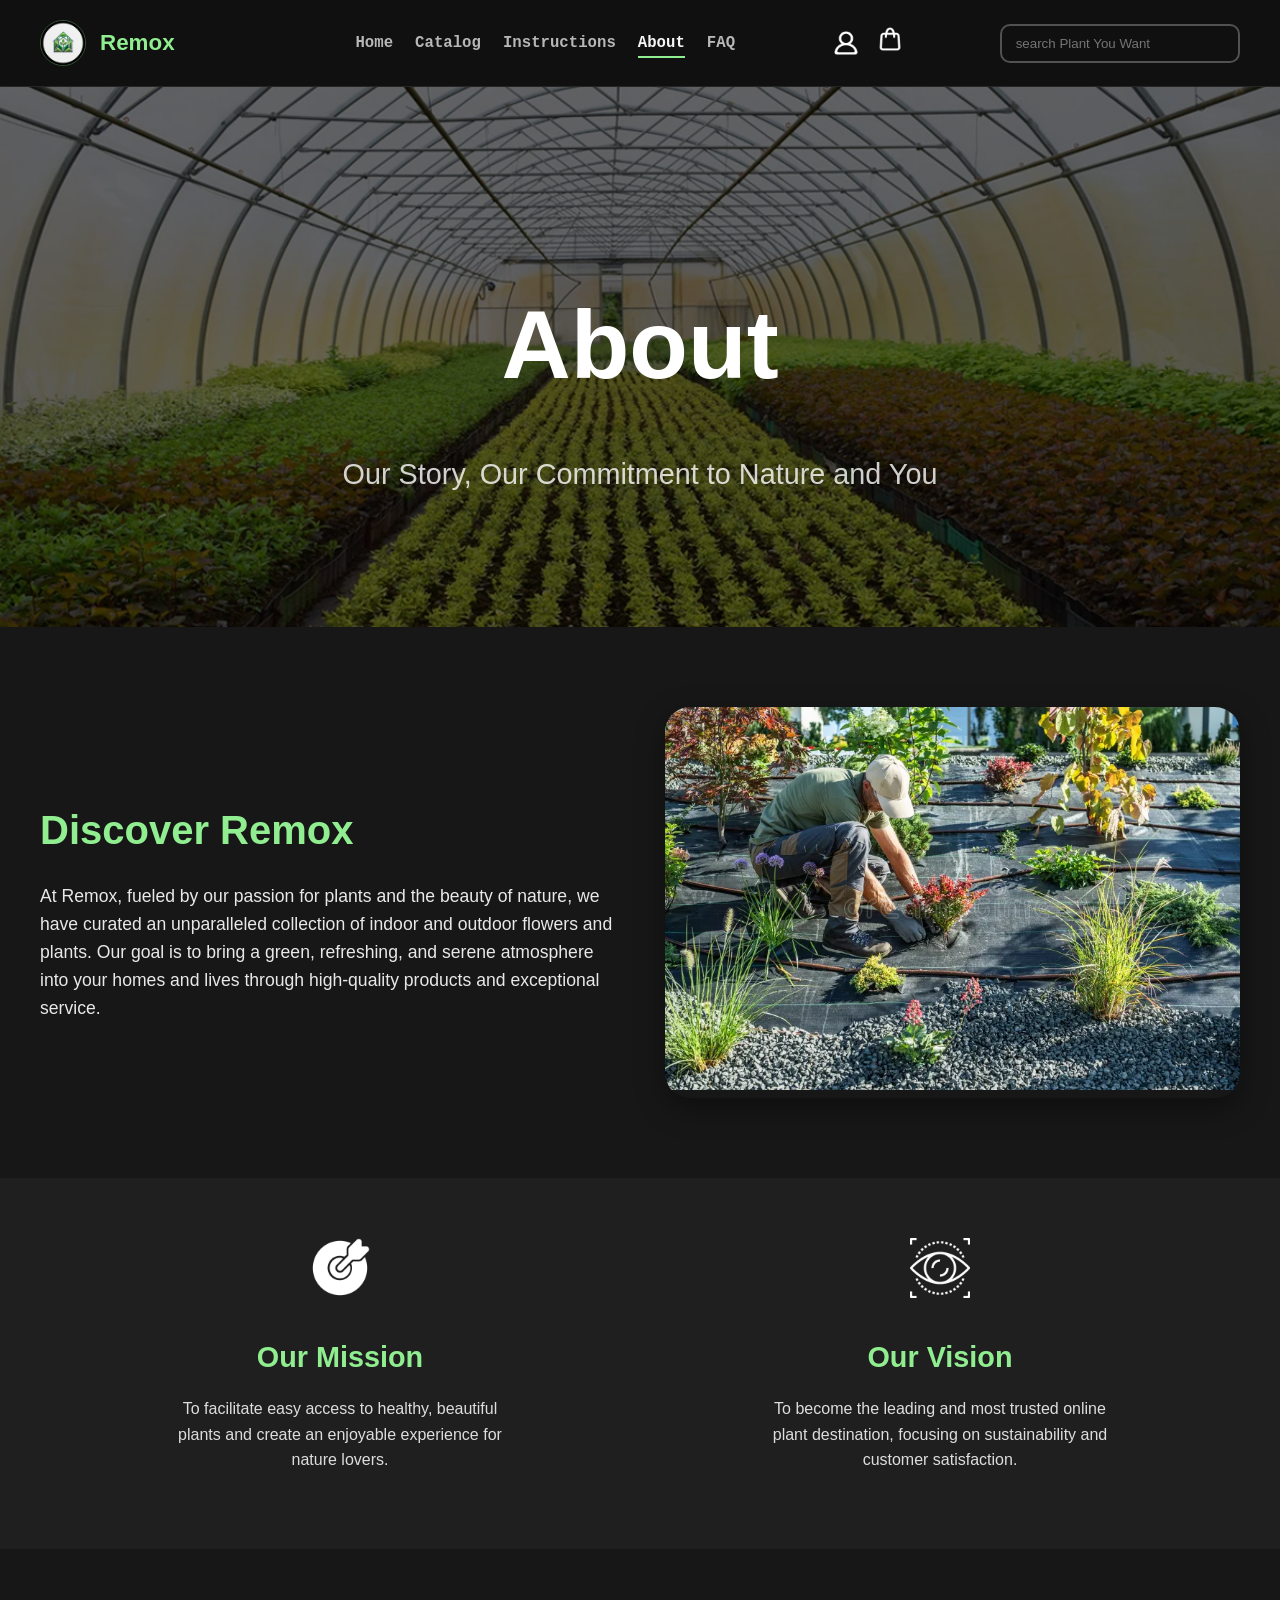
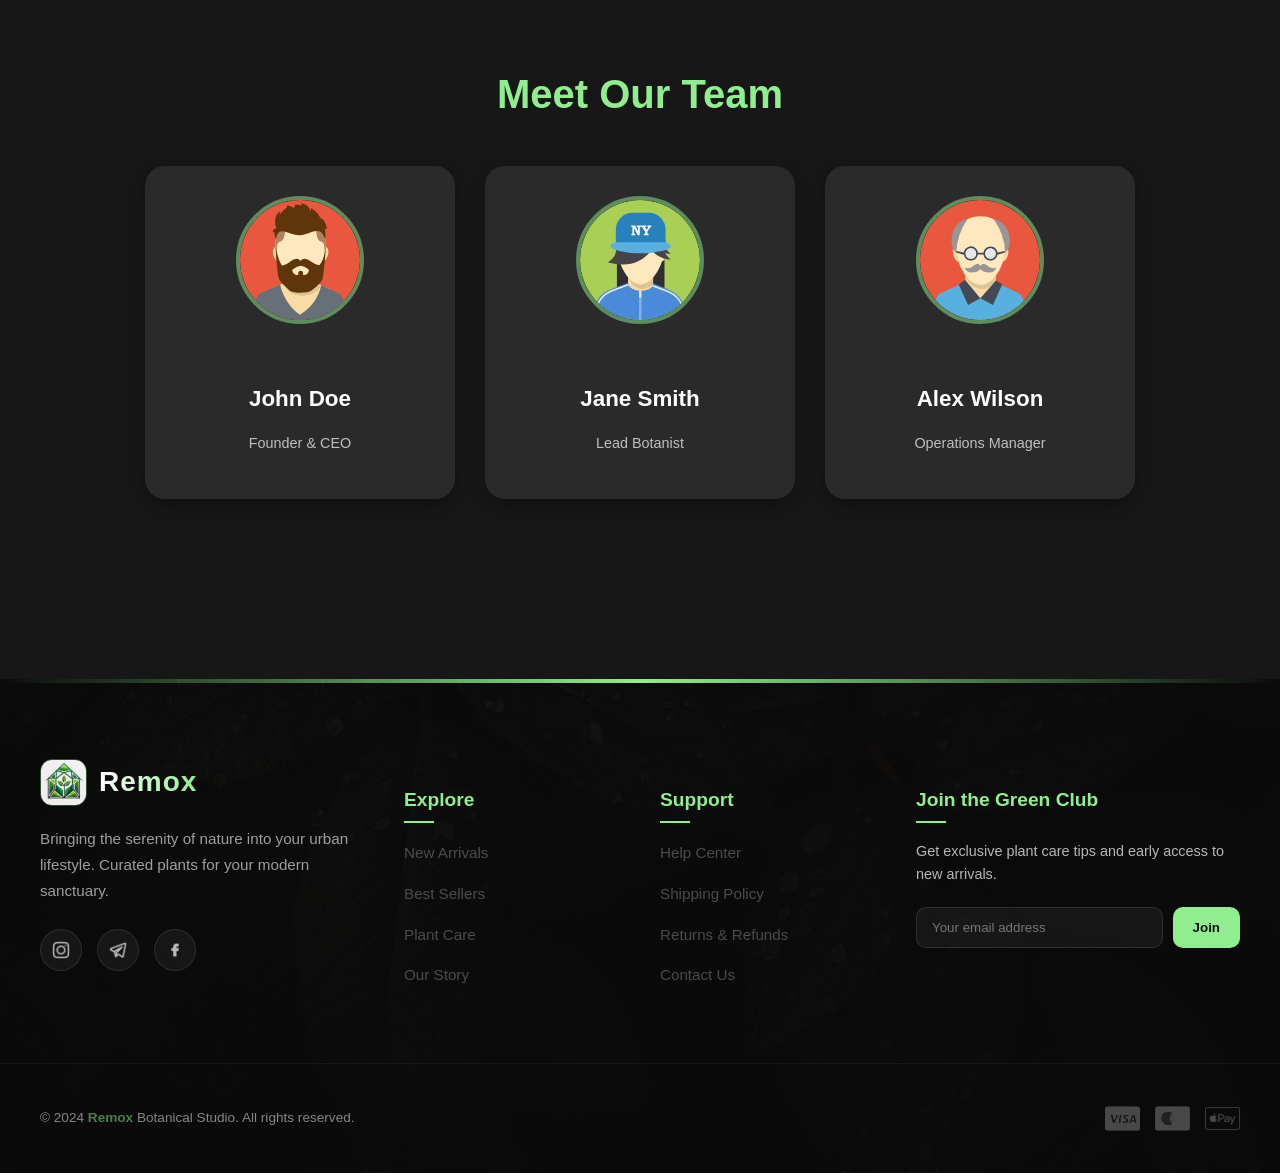
==== pages/About Us/about.html @ b8e3ac5c "First upload" ====
<!doctype html>
<html lang="en">
  <head>
    <meta charset="UTF-8" />
    <meta name="viewport" content="width=device-width, initial-scale=1.0" />
    <title>About</title>
    <link type="text/css" rel="stylesheet" href="about.css" />
    <link type="text/css" rel="stylesheet" href="../../all/all.css" />
  </head>

  <body>
    <header class="header">
      <div class="header-title">
        <img src="../../assets/images/logo.jpg" alt="Logo" />
        <h2>Remox</h2>
      </div>
      <nav class="header-links">
        <ul>
          <li><a href="../../index.html">Home</a></li>

          <li><a href="../Catalog/catalog.html">Catalog</a></li>
          <li>
            <a href="../Instructions/Instructions.html">Instructions</a>
          </li>
          <li><a href="#" class="active">About</a></li>
          <li><a href="../FAQ/faq.html">FAQ</a></li>
        </ul>
      </nav>
      <div class="header-tools">
        <img src="../../assets/images/prof.png" alt="prof" />
        <a href="../Cart/Cart.html" id="cart">
          <img src="../../assets/images/cart.png" alt="cart" />
        </a>
      </div>
      <input id="search" type="search" placeholder=" search Plant You Want" />
    </header>

    <main class="about-us-container">
      <!-- Hero Section -->
      <section class="about-hero">
        <div class="hero-background-overlay"></div>
        <div class="about-hero-content">
          <h1>About</h1>
          <p>Our Story, Our Commitment to Nature and You</p>
        </div>
      </section>

      <!-- Introduction Section -->
      <section class="about-intro">
        <div class="intro-text">
          <h2>Discover Remox</h2>
          <p>
            At Remox, fueled by our passion for plants and the beauty of nature,
            we have curated an unparalleled collection of indoor and outdoor
            flowers and plants. Our goal is to bring a green, refreshing, and
            serene atmosphere into your homes and lives through high-quality
            products and exceptional service.
          </p>
        </div>
        <div class="intro-image">
          <!-- Placeholder for your main about image -->
          <img src="../images-page2/work.webp" alt="Our team working" />
        </div>
      </section>

      <!-- Mission & Vision Section -->
      <section class="about-mission-vision">
        <div class="mission-item">
          <img
            src="../images-page2/dart-mission-goal-success-svgrepo-com.png"
            alt="Mission Icon"
          />
          <h3>Our Mission</h3>
          <p>
            To facilitate easy access to healthy, beautiful plants and create an
            enjoyable experience for nature lovers.
          </p>
        </div>
        <div class="vision-item">
          <img src="../images-page2/vision-svgrepo-com.png" alt="Vision Icon" />
          <h3>Our Vision</h3>
          <p>
            To become the leading and most trusted online plant destination,
            focusing on sustainability and customer satisfaction.
          </p>
        </div>
      </section>

      <!-- Team Section -->
      <section class="about-team">
        <h2>Meet Our Team</h2>
        <div class="team-members">
          <div class="member-card">
            <img
              src="../images-page2/account-avatar-profile-user-8-svgrepo-com.svg"
              alt="Team Member 1"
            />
            <h4>John Doe</h4>
            <p>Founder & CEO</p>
          </div>
          <div class="member-card">
            <img
              src="../images-page2/account-avatar-profile-user-15-svgrepo-com.svg"
              alt="Team Member 2"
            />
            <h4>Jane Smith</h4>
            <p>Lead Botanist</p>
          </div>
          <div class="member-card">
            <img
              src="../images-page2/account-avatar-profile-user-16-svgrepo-com.svg"
              alt="Team Member 3"
            />
            <h4>Alex Wilson</h4>
            <p>Operations Manager</p>
          </div>
        </div>
      </section>
    </main>

    <footer class="premium-footer">
      <!-- Top Decorative Element -->
      <div class="footer-top-decorator"></div>

      <div class="footer-container">
        <div class="footer-grid">
          <!-- Column 1: Brand Story -->
          <div class="footer-column brand-col">
            <div class="footer-logo-wrapper">
              <img
                src="../../assets/images/logo2.jpg"
                alt="Remox Logo"
                class="footer-logo-img"
              />
              <h2 class="footer-brand-name">Remox</h2>
            </div>
            <p class="brand-description">
              Bringing the serenity of nature into your urban lifestyle. Curated
              plants for your modern sanctuary.
            </p>
            <div class="social-media-wrapper">
              <a href="https://instagram.com/remox-code" class="social-icon"
                ><img src="../../assets/images/instagram.png" alt="Instagram"
              /></a>
              <a href="https://t.me/Remox_4" class="social-icon"
                ><img
                  src="../../assets/images/telegram-svgrepo-com.png"
                  alt="Te;egram"
              /></a>
              <a href="https://t.me/Remox_4" class="social-icon"
                ><img
                  src="../../assets/images/facebook-svgrepo-com.png"
                  alt="Facebook"
              /></a>
            </div>
          </div>

          <!-- Column 2: Quick Navigation -->
          <div class="footer-column">
            <h4 class="footer-title">Explore</h4>
            <ul class="footer-links-list">
              <li><a href="catalog.html">New Arrivals</a></li>
              <li><a href="catalog.html">Best Sellers</a></li>
              <li><a href="Instructions.html">Plant Care</a></li>
              <li><a href="about.html">Our Story</a></li>
            </ul>
          </div>

          <!-- Column 3: Support -->
          <div class="footer-column">
            <h4 class="footer-title">Support</h4>
            <ul class="footer-links-list">
              <li><a href="faq.html">Help Center</a></li>
              <li><a href="#">Shipping Policy</a></li>
              <li><a href="#">Returns & Refunds</a></li>
              <li><a href="#">Contact Us</a></li>
            </ul>
          </div>

          <!-- Column 4: Newsletter -->
          <div class="footer-column newsletter-col">
            <h4 class="footer-title">Join the Green Club</h4>
            <p>
              Get exclusive plant care tips and early access to new arrivals.
            </p>
            <form class="newsletter-form">
              <input type="email" placeholder="Your email address" required />
              <button type="submit">Join</button>
            </form>
          </div>
        </div>
      </div>

      <!-- Bottom Bar -->
      <div class="footer-bottom">
        <div class="footer-bottom-content">
          <p>
            &copy; 2024 <span class="highlight">Remox</span> Botanical Studio.
            All rights reserved.
          </p>
          <div class="payment-methods">
            <!-- Placeholder icons for payments -->
            <img
              src="../images-page2/visa-classic-svgrepo-com.png"
              alt="Visa"
            />
            <img
              src="../images-page2/mastercard-svgrepo-com.svg"
              alt="Mastercard"
            />
            <img
              src="../images-page2/applepay-svgrepo-com.png"
              alt="Apple Pay"
            />
          </div>
        </div>
      </div>
    </footer>

    <script src="about.js"></script>
    <script src="../../all/all.js"></script>
  </body>
</html>
---- pages/About Us/about.css ----
a {
  text-decoration: none;
  color: inherit;
}

img {
  max-width: 100%;
  height: auto;
}

.about-hero {
  position: relative;
  height: 60vh;
  display: flex;
  justify-content: center;
  align-items: center;
  text-align: center;
  overflow: hidden;
  background: url("../images-page2/greenhouse.webp") center/cover no-repeat;
}

.hero-background-overlay {
  position: absolute;
  inset: 0;
  background-color: rgba(0, 0, 0, 0.6);
}

.about-hero-content {
  position: relative;
  z-index: 1;
  color: white;
}

.about-hero-content h1 {
  font-size: clamp(3rem, 8vw, 6rem);
  margin-bottom: 15px;
}

.about-hero-content p {
  font-size: clamp(1.2rem, 4vw, 1.8rem);
  opacity: 0.8;
}

.about-intro {
  display: flex;
  align-items: center;
  gap: 50px;
  padding: 80px 40px;
  max-width: 1200px;
  margin: 0 auto;
}

.intro-text {
  flex: 1;
}

.intro-text h2 {
  font-size: 2.5rem;
  margin-bottom: 20px;
  color: #90ee90; /* سبز روشن */
}

.intro-text p {
  font-size: 1.1rem;
  opacity: 0.9;
}

.intro-image {
  flex: 1;
  border-radius: 25px;
  overflow: hidden;
  box-shadow: 0 10px 30px rgba(0, 0, 0, 0.4);
}

.intro-image img {
  width: 100%;
  height: 100%;
  object-fit: cover;
}

.about-mission-vision {
  display: flex;
  justify-content: space-around;
  padding: 60px 40px;
  background-color: #1f1f1f; /* پس‌زمینه کمی تیره‌تر */
}

.mission-item,
.vision-item {
  text-align: center;
  max-width: 350px;
}

.mission-item img,
.vision-item img {
  width: 60px;
  filter: invert(1) hue-rotate(90deg); /* سبز کردن آیکون‌ها */
}

.mission-item h3,
.vision-item h3 {
  font-size: 1.8rem;
  margin-bottom: 15px;
  color: #90ee90;
}

.mission-item p,
.vision-item p {
  font-size: 1rem;
  opacity: 0.85;
}

.about-team {
  padding: 80px 40px;
  text-align: center;
  max-width: 1200px;
  margin: 0 auto;
}

.about-team h2 {
  font-size: 2.5rem;
  margin-bottom: 40px;
  color: #90ee90;
}

.team-members {
  display: flex;
  justify-content: center;
  gap: 30px;
  flex-wrap: wrap;
}

.member-card {
  background-color: #2a2a2a;
  padding: 30px;
  border-radius: 20px;
  box-shadow: 0 5px 15px rgba(0, 0, 0, 0.3);
  width: 250px; /* عرض ثابت برای کارت‌ها */
  text-align: center;
}

.member-card img {
  width: 120px;
  height: 120px;
  border-radius: 50%;
  object-fit: cover;
  margin-bottom: 20px;
  border: 4px solid rgba(144, 238, 144, 0.5); /* حاشیه سبز روشن */
}

.member-card h4 {
  font-size: 1.4rem;
  margin-bottom: 5px;
  color: white;
}

.member-card p {
  font-size: 0.9rem;
  opacity: 0.7;
}

/* ---- Responsive Adjustments ---- */
@media (max-width: 992px) {
  .about-intro {
    flex-direction: column;
    padding: 50px 20px;
  }
  .intro-image {
    width: 80%; /* کمی بزرگتر در حالت عمودی */
    margin-top: 30px;
  }
  .about-mission-vision {
    gap: 40px;
    padding: 50px 20px;
  }
  .team-members {
    flex-direction: column;
    align-items: center;
  }
  .member-card {
    width: 80%;
  }
}

@media (max-width: 768px) {
  .about-hero {
    height: 40vh;
  }
  .about-hero-content h1 {
    font-size: 2.5rem;
  }
  .about-hero-content p {
    font-size: 1rem;
  }
  .intro-text h2,
  .about-team h2 {
    font-size: 2rem;
  }
  .member-card img {
    width: 100px;
    height: 100px;
  }
}
.about-hero-content {
  opacity: 0;
  transform: translateY(100px);
  transition: all 1.2s ease;
}

.about-hero-content.show {
  opacity: 1;
  transform: translateY(0);
}
.intro-text {
  opacity: 0;
  transform: translateX(-100px);
  transition: all 0.9s ease;
}

.intro-image {
  opacity: 0;
  transform: translateX(100px);
  transition: all 0.9s ease;
}

.intro-text.show,
.intro-image.show {
  opacity: 1;
  transform: translateX(0);
}
.mission-item,
.vision-item {
  opacity: 0;
  transform: translateY(80px);
  transition: all 0.8s ease;
}

.mission-item.show,
.vision-item.show {
  opacity: 1;
  transform: translateY(0);
}
.member-card {
  opacity: 0;
  transform: scale(0.7);
  transition: all 0.8s ease;
}

.member-card.show {
  opacity: 1;
  transform: scale(1);
}
---- all/all.css ----
:root {
  --bg: #171717;
  --bg-soft: #202020;
  --card: rgba(255, 255, 255, 0.04);
  --card-strong: rgba(255, 255, 255, 0.07);
  --border: rgba(255, 255, 255, 0.09);
  --text: #f5f5f5;
  --muted: #b7b7b7;
  --accent: #90ee90;
  --accent-soft: rgba(144, 238, 144, 0.14);
  --shadow: 0 18px 50px rgba(0, 0, 0, 0.35);
}
/* General Styles */
body {
  background-color: #171717;
  color: white;
  margin: 0;
  font-family: "Segoe UI", sans-serif; /* فونت مدرن */
  line-height: 1.6;
}
.header {
  grid-column: 1 / -1;
  display: flex;
  justify-content: space-between;
  align-items: center;
  gap: 24px;
  padding: 20px 40px;
  background: rgba(15, 15, 15, 0.72);
  backdrop-filter: blur(16px);
  border-bottom: 1px solid var(--border);
  position: sticky;
  top: 0;
  z-index: 20;
}

.header-title {
  display: flex;
  align-items: center;
  gap: 14px;
  min-width: 220px;
}

.header-title img {
  width: 44px;
  height: 44px;
  border-radius: 50%;
  object-fit: cover;
  border: 1px solid rgba(144, 238, 144, 0.3);
}

.header-title h2 {
  margin: 0;
  font-size: 1.4rem;
  color: var(--accent);
}

.header-title p {
  margin: 2px 0 0;
  font-size: 0.85rem;
  color: var(--muted);
}

.header-links ul {
  display: flex;
  flex-wrap: wrap;
  justify-content: center;
  gap: 22px;
  list-style: none;
  padding: 0;
  margin: 0;
}

.header-links a {
  position: relative;
  color: var(--muted);
  font-size: 0.98rem;
  transition: color 0.25s ease;
  text-decoration: none;
  font-family: "Courier New", Courier, monospace;
  font-weight: 600;
}

.header-links a::after {
  content: "";
  position: absolute;
  left: 0;
  bottom: -6px;
  width: 0;
  height: 2px;
  background: var(--accent);
  transition: width 0.25s ease;
}

.header-links a:hover,
.header-links a.active {
  color: var(--text);
}

.header-links a:hover::after,
.header-links a.active::after {
  width: 100%;
}

.header-tools {
  display: flex;
  align-items: center;
  gap: 14px;
}

.header-tools button {
  background: transparent;
  border: none;
  padding: 0;
  cursor: pointer;
}

.header-tools img {
  width: 30px;
  height: 30px;
  cursor: pointer;
  transition:
    transform 0.25s ease,
    opacity 0.25s ease;
}

.header-tools img:hover {
  transform: scale(1.12);
  opacity: 0.92;
}
#search {
  background-color: #eeeeee00;
  padding: 10px;
  width: 20%;
  color: #eee;
  border-radius: 10px;
  border: 2px rgb(81, 81, 81) solid;
}
#search:focus {
  transition: ease 0.25s;
  box-shadow: 0 0 10px rgb(101, 101, 101);
}

.premium-footer {
  position: relative;
  background-color: #0a0a0a;
  background-image:
    linear-gradient(to bottom, rgba(10, 10, 10, 0.95), rgba(10, 10, 10, 0.98)),
    url("../../assets/images/backgroung.jpg");
  background-size: cover;
  background-position: center;
  color: #ffffff;
  padding-top: 80px;
  margin-top: 100px;
  overflow: hidden;
}

.footer-top-decorator {
  position: absolute;
  top: 0;
  left: 0;
  width: 100%;
  height: 4px;
  background: linear-gradient(90deg, transparent, #90ee90, transparent);
}

.footer-container {
  max-width: 1200px;
  margin: 0 auto;
  padding: 0 40px;
}

.footer-grid {
  display: grid;
  grid-template-columns: 1.5fr 1fr 1fr 1.5fr;
  gap: 40px;
  margin-bottom: 60px;
}

/* Column 1: Brand */
.footer-logo-wrapper {
  display: flex;
  align-items: center;
  gap: 12px;
  margin-bottom: 20px;
}
.footer-logo-img {
  width: 45px;
  height: 45px;
  border-radius: 12px;
  object-fit: cover;
  border: 1px solid rgba(144, 238, 144, 0.3);
}
.footer-brand-name {
  font-size: 28px;
  font-weight: 700;
  letter-spacing: 1px;
  margin: 0;
  background: linear-gradient(to right, #fff, #90ee90);
  -webkit-text-fill-color: transparent;
  -webkit-background-clip: text;
}
.brand-description {
  font-size: 0.95rem;
  opacity: 0.6;
  line-height: 1.7;
  margin-bottom: 25px;
}

/* Social Media Icons */
.social-media-wrapper {
  display: flex;
  gap: 15px;
}
.social-icon {
  width: 40px;
  height: 40px;
  background: rgba(255, 255, 255, 0.05);
  display: flex;
  align-items: center;
  justify-content: center;
  border-radius: 50%;
  transition: all 0.4s cubic-bezier(0.175, 0.885, 0.32, 1.275);
  border: 1px solid rgba(255, 255, 255, 0.1);
}
.social-icon img {
  width: 18px;
  filter: brightness(0) invert(1);
  opacity: 0.7;
}
.social-icon:hover {
  background: #90ee90;
  transform: translateY(-5px) rotate(8deg);
}
.social-icon:hover img {
  filter: brightness(0) invert(1);
  opacity: 1;
}

/* Column 2 & 3: Links */
.footer-title {
  font-size: 1.2rem;
  font-weight: 600;
  margin-bottom: 25px;
  color: #90ee90;
  position: relative;
}
.footer-title::after {
  content: "";
  position: absolute;
  left: 0;
  bottom: -8px;
  width: 30px;
  height: 2px;
  background: #90ee90;
}

.footer-links-list {
  list-style: none;
  padding: 0;
  margin: 0;
}
.footer-links-list li {
  margin-bottom: 15px;
}
.footer-links-list a {
  font-size: 0.95rem;
  opacity: 0.6;
  transition: all 0.3s ease;
  display: inline-block;
  color: rgb(118, 118, 118);
  text-decoration: none;
}
.footer-links-list a:hover {
  opacity: 1;
  color: #90ee90;
  transform: translateX(5px); /* حرکت ملایم به سمت راست هنگام هاور */
}

/* Column 4: Newsletter */
.newsletter-col p {
  font-size: 0.9rem;
  opacity: 0.7;
  margin-bottom: 20px;
}
.newsletter-form {
  display: flex;
  gap: 10px;
}
.newsletter-form input {
  flex: 1;
  background: rgba(255, 255, 255, 0.05);
  border: 1px solid rgba(255, 255, 255, 0.1);
  padding: 12px 15px;
  border-radius: 10px;
  color: white;
  outline: none;
  transition: border-color 0.3s ease;
}
.newsletter-form input:focus {
  border-color: #90ee90;
}
.newsletter-form button {
  background: #90ee90;
  color: #111;
  border: none;
  padding: 0 20px;
  border-radius: 10px;
  font-weight: 700;
  cursor: pointer;
  transition: all 0.3s ease;
}
.newsletter-form button:hover {
  background: #fff;
  transform: scale(1.05);
}

/* Bottom Bar */
.footer-bottom {
  border-top: 1px solid rgba(255, 255, 255, 0.05);
  padding: 30px 0;
}
.footer-bottom-content {
  max-width: 1200px;
  margin: 0 auto;
  padding: 0 40px;
  display: flex;
  justify-content: space-between;
  align-items: center;
  font-size: 0.85rem;
  opacity: 0.5;
}
.footer-bottom-content .highlight {
  color: #90ee90;
  font-weight: bold;
}
.payment-methods {
  display: flex;
  gap: 15px;
}
.payment-methods img {
  width: 35px;
  filter: grayscale(1) brightness(2);
  opacity: 0.5;
  transition: opacity 0.3s ease;
}
.payment-methods img:hover {
  opacity: 1;
  filter: grayscale(0) brightness(1);
}

/* Responsive */
@media (max-width: 1024px) {
  .footer-grid {
    grid-template-columns: 1fr 1fr;
  }
  .newsletter-col {
    grid-column: span 2;
    text-align: center;
  }
  .newsletter-form {
    max-width: 400px;
    margin: 0 auto;
  }
  .footer-grid {
    display: flex;
    flex-wrap: wrap;
  }
}

@media (max-width: 600px) {
  .footer-grid {
    grid-template-columns: 1fr;
  }
  .newsletter-col {
    grid-column: span 1;
  }
  .footer-bottom-content {
    flex-direction: column;
    gap: 20px;
    text-align: center;
  }
}

@media (max-width: 980px) {
  .header {
    flex-direction: column;
    gap: 20px;
    padding: 20px;
  }

  .header-links ul {
    gap: 40px;
    font-size: 14px;
  }
}

@media (max-width: 600px) {
  .header-links ul {
    gap: 20px;
    flex-wrap: wrap;
    justify-content: center;
  }

  .header-links a {
    font-size: 12px;
  }

  .header-tools {
    gap: 10px;
  }
  #search {
    width: 100%;
  }
}
.premium-footer {
  opacity: 0;
  transform: translateY(100px) scale(0.95);
  transition: all 1s ease;
}
.premium-footer.footer-show {
  opacity: 1;
  transform: translateY(0) scale(1);
}
.header {
  opacity: 0;
  transform: translateY(-60px);
  transition: all 1s ease;
}
.header.header-show {
  opacity: 1;
  transform: translateY(0);
}
.sidebar {
  opacity: 0;
  transform: translateX(-100px);
  transition: all 0.9s ease;
}

.sidebar.show {
  opacity: 1;
  transform: translateX(0);
}
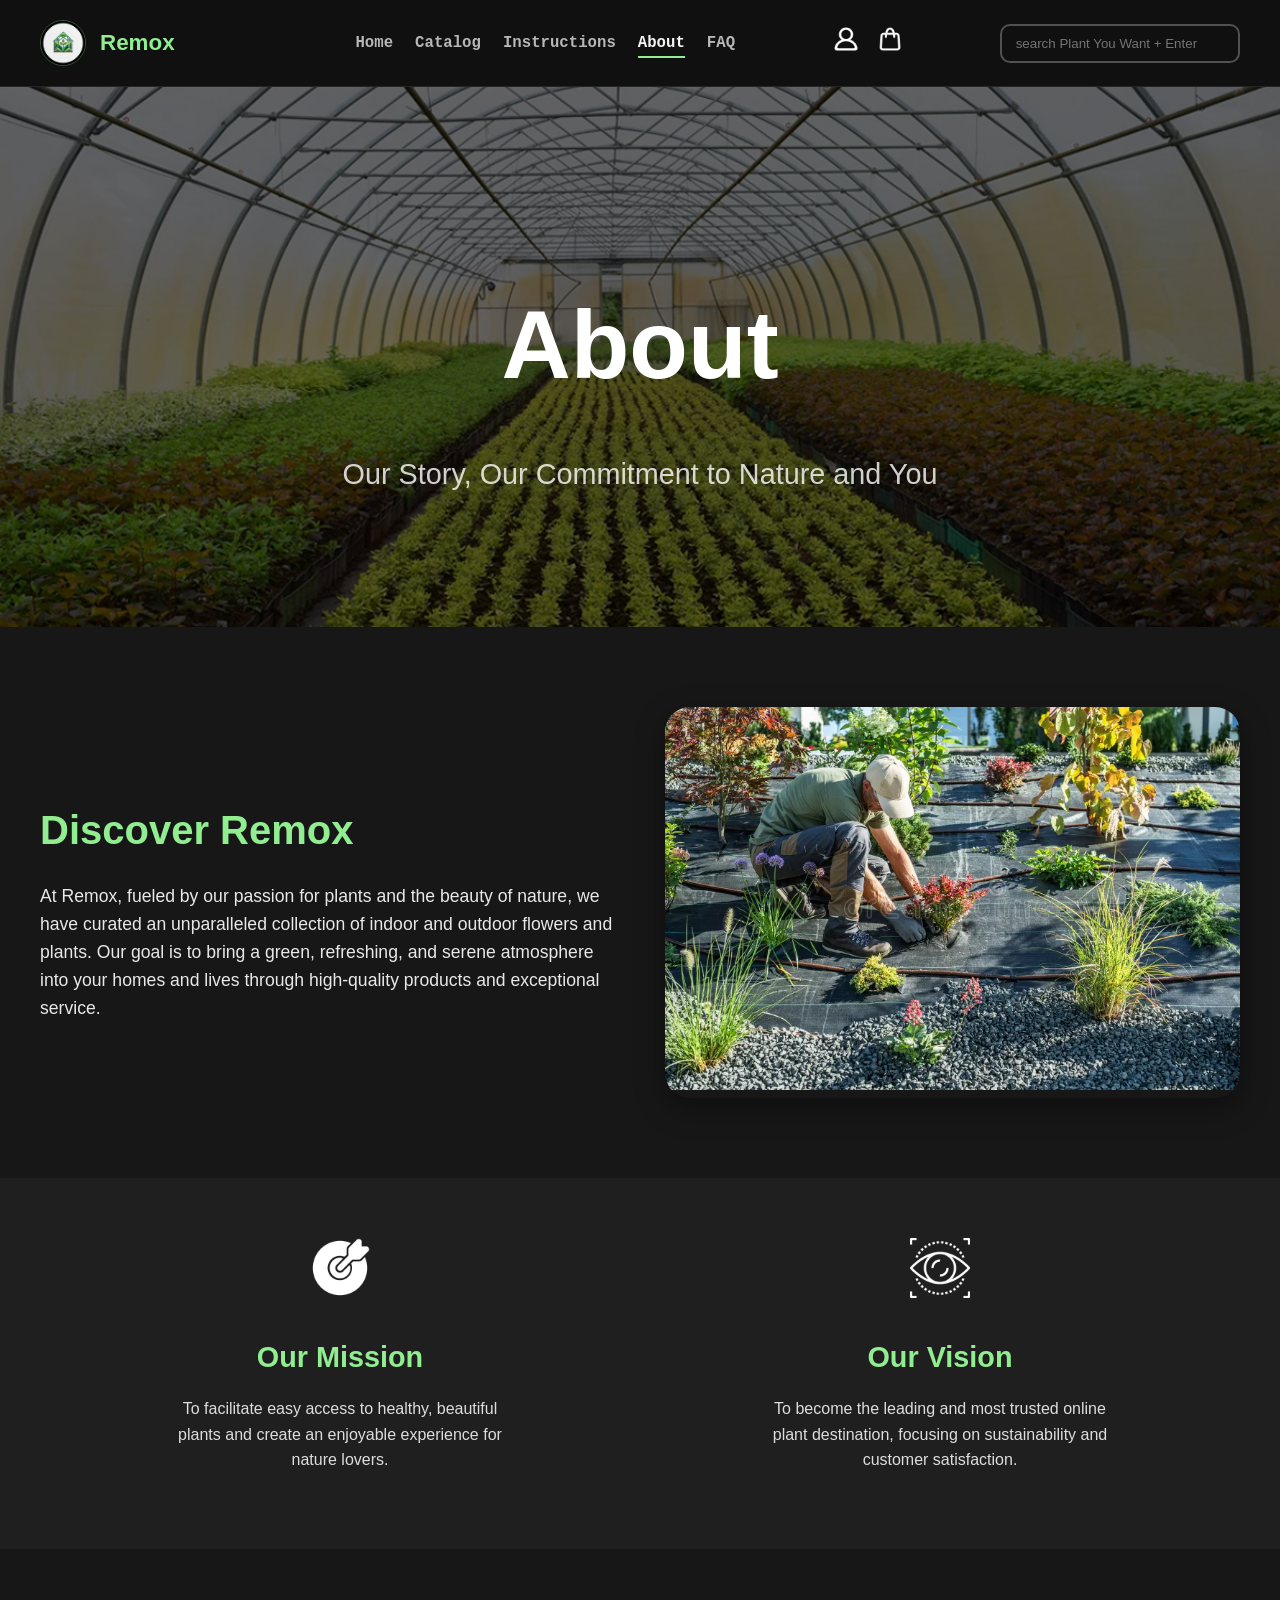
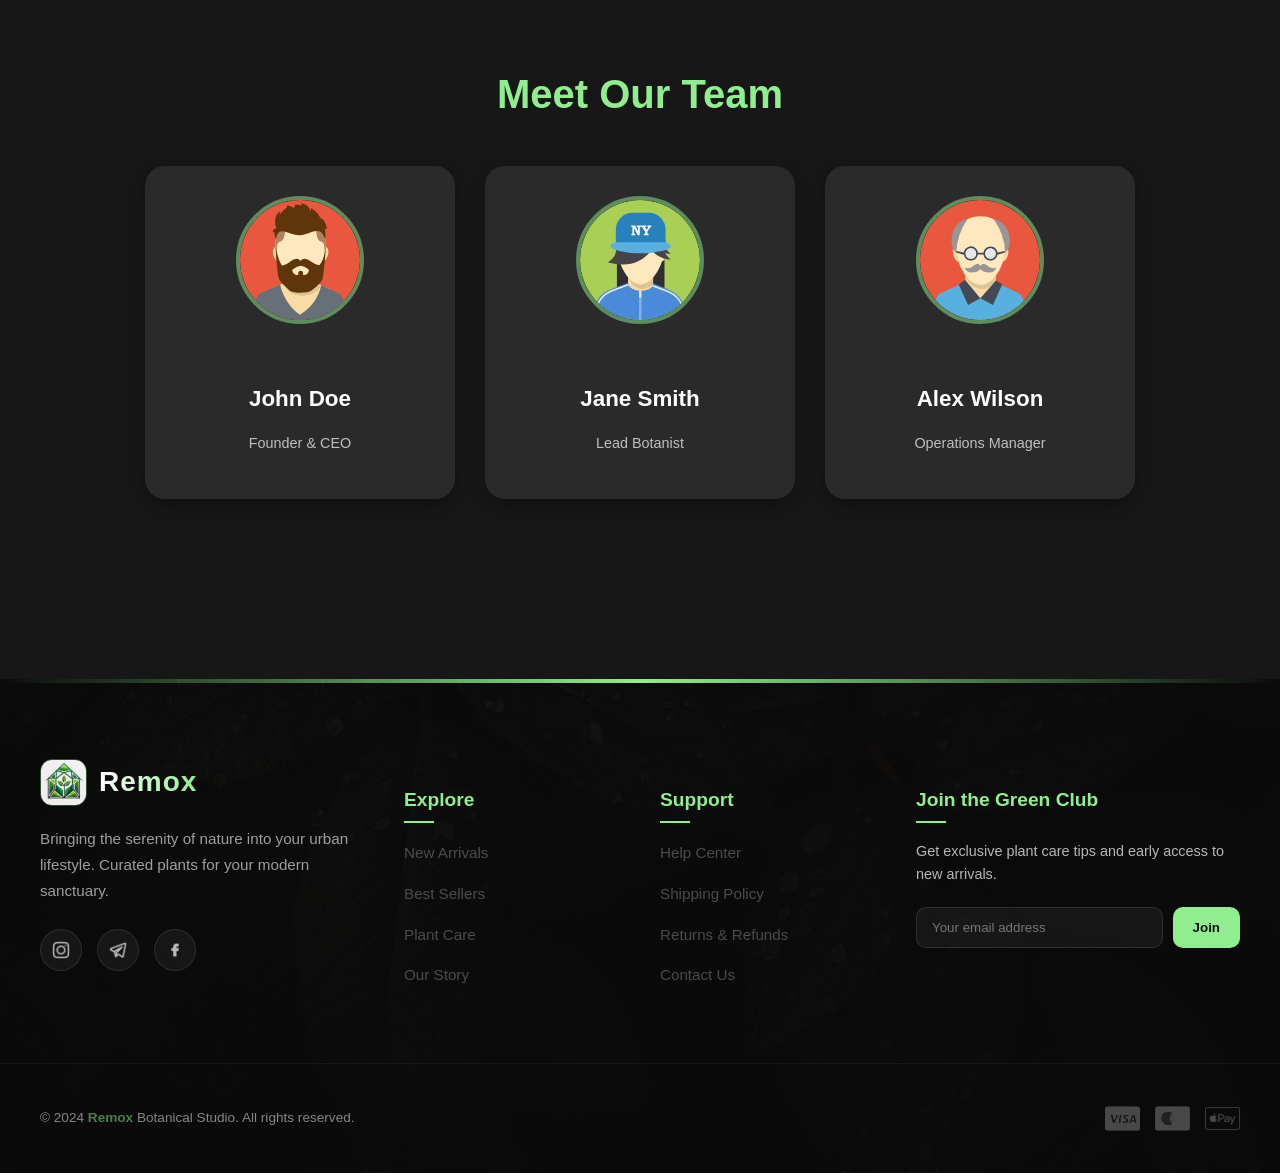
==== commit bfbcae92: "Update website" ====
--- a/pages/About Us/about.html
+++ b/pages/About Us/about.html
@@ -5,7 +5,9 @@
     <meta name="viewport" content="width=device-width, initial-scale=1.0" />
     <title>About</title>
     <link type="text/css" rel="stylesheet" href="about.css" />
-    <link type="text/css" rel="stylesheet" href="../../all/all.css" />
+    <link type="text/css" rel="stylesheet" href="../../all/header.css" />
+    <link type="text/css" rel="stylesheet" href="../../all/footer.css" />
+    <link type="text/css" rel="stylesheet" href="../../all/body.css" />
   </head>
 
   <body>
@@ -27,12 +29,18 @@
         </ul>
       </nav>
       <div class="header-tools">
-        <img src="../../assets/images/prof.png" alt="prof" />
+        <a href="../profile/profile.html" id="cart">
+          <img src="../../assets/images/prof.png" alt="cart" />
+        </a>
         <a href="../Cart/Cart.html" id="cart">
           <img src="../../assets/images/cart.png" alt="cart" />
         </a>
       </div>
-      <input id="search" type="search" placeholder=" search Plant You Want" />
+      <input
+        id="search"
+        type="search"
+        placeholder=" search Plant You Want + Enter"
+      />
     </header>
 
     <main class="about-us-container">
--- a/all/header.css
+++ b/all/header.css
@@ -0,0 +1,173 @@
+.header {
+  grid-column: 1 / -1;
+  display: flex;
+  justify-content: space-between;
+  align-items: center;
+  gap: 24px;
+  padding: 20px 40px;
+  background: rgba(15, 15, 15, 0.72);
+  backdrop-filter: blur(16px);
+  border-bottom: 1px solid var(--border);
+  position: sticky;
+  top: 0;
+  z-index: 20;
+}
+
+.header-title {
+  display: flex;
+  align-items: center;
+  gap: 14px;
+  min-width: 220px;
+}
+
+.header-title img {
+  width: 44px;
+  height: 44px;
+  border-radius: 50%;
+  object-fit: cover;
+  border: 1px solid rgba(144, 238, 144, 0.3);
+}
+
+.header-title h2 {
+  margin: 0;
+  font-size: 1.4rem;
+  color: var(--accent);
+}
+
+.header-title p {
+  margin: 2px 0 0;
+  font-size: 0.85rem;
+  color: var(--muted);
+}
+
+.header-links ul {
+  display: flex;
+  flex-wrap: wrap;
+  justify-content: center;
+  gap: 22px;
+  list-style: none;
+  padding: 0;
+  margin: 0;
+}
+
+.header-links a {
+  position: relative;
+  color: var(--muted);
+  font-size: 0.98rem;
+  transition: color 0.25s ease;
+  text-decoration: none;
+  font-family: "Courier New", Courier, monospace;
+  font-weight: 600;
+}
+
+.header-links a::after {
+  content: "";
+  position: absolute;
+  left: 0;
+  bottom: -6px;
+  width: 0;
+  height: 2px;
+  background: var(--accent);
+  transition: width 0.25s ease;
+}
+
+.header-links a:hover,
+.header-links a.active {
+  color: var(--text);
+}
+
+.header-links a:hover::after,
+.header-links a.active::after {
+  width: 100%;
+}
+
+.header-tools {
+  display: flex;
+  align-items: center;
+  gap: 14px;
+}
+
+.header-tools button {
+  background: transparent;
+  border: none;
+  padding: 0;
+  cursor: pointer;
+}
+
+.header-tools img {
+  width: 30px;
+  height: 30px;
+  cursor: pointer;
+  transition:
+    transform 0.25s ease,
+    opacity 0.25s ease;
+}
+@media (max-width: 980px) {
+  .header {
+    flex-direction: column;
+    gap: 20px;
+    padding: 20px;
+  }
+
+  .header-links ul {
+    gap: 40px;
+    font-size: 14px;
+  }
+}
+
+@media (max-width: 600px) {
+  .header-links ul {
+    gap: 20px;
+    flex-wrap: wrap;
+    justify-content: center;
+  }
+
+  .header-links a {
+    font-size: 12px;
+  }
+
+  .header-tools {
+    gap: 10px;
+  }
+  #search {
+    width: 100%;
+  }
+}
+.header-tools img:hover {
+  transform: scale(1.12);
+  opacity: 0.92;
+}
+#search {
+  background-color: #eeeeee00;
+  padding: 10px;
+  width: 20%;
+  color: #eee;
+  border-radius: 10px;
+  border: 2px rgb(81, 81, 81) solid;
+}
+#search:focus {
+  transition: ease 0.25s;
+  box-shadow: 0 0 10px rgb(101, 101, 101);
+}
+.header {
+  opacity: 0;
+  transform: translateY(-60px);
+  transition: all 1s ease;
+}
+.header.header-show {
+  opacity: 1;
+  transform: translateY(0);
+}
+.sidebar {
+  opacity: 0;
+  transform: translateX(-100px);
+  transition: all 0.9s ease;
+}
+
+.sidebar.show {
+  opacity: 1;
+  transform: translateX(0);
+}
+.tools-active {
+  border-bottom: 3px solid #90ee90;
+}
--- a/all/footer.css
+++ b/all/footer.css
@@ -0,0 +1,248 @@
+.premium-footer {
+  position: relative;
+  background-color: #0a0a0a;
+  background-image:
+    linear-gradient(to bottom, rgba(10, 10, 10, 0.95), rgba(10, 10, 10, 0.98)),
+    url("../../assets/images/backgroung.jpg");
+  background-size: cover;
+  background-position: center;
+  color: #ffffff;
+  padding-top: 80px;
+  margin-top: 100px;
+  overflow: hidden;
+}
+
+.footer-top-decorator {
+  position: absolute;
+  top: 0;
+  left: 0;
+  width: 100%;
+  height: 4px;
+  background: linear-gradient(90deg, transparent, #90ee90, transparent);
+}
+
+.footer-container {
+  max-width: 1200px;
+  margin: 0 auto;
+  padding: 0 40px;
+}
+
+.footer-grid {
+  display: grid;
+  grid-template-columns: 1.5fr 1fr 1fr 1.5fr;
+  gap: 40px;
+  margin-bottom: 60px;
+}
+
+/* Column 1: Brand */
+.footer-logo-wrapper {
+  display: flex;
+  align-items: center;
+  gap: 12px;
+  margin-bottom: 20px;
+}
+.footer-logo-img {
+  width: 45px;
+  height: 45px;
+  border-radius: 12px;
+  object-fit: cover;
+  border: 1px solid rgba(144, 238, 144, 0.3);
+}
+.footer-brand-name {
+  font-size: 28px;
+  font-weight: 700;
+  letter-spacing: 1px;
+  margin: 0;
+  background: linear-gradient(to right, #fff, #90ee90);
+  -webkit-text-fill-color: transparent;
+  -webkit-background-clip: text;
+}
+.brand-description {
+  font-size: 0.95rem;
+  opacity: 0.6;
+  line-height: 1.7;
+  margin-bottom: 25px;
+}
+
+/* Social Media Icons */
+.social-media-wrapper {
+  display: flex;
+  gap: 15px;
+}
+.social-icon {
+  width: 40px;
+  height: 40px;
+  background: rgba(255, 255, 255, 0.05);
+  display: flex;
+  align-items: center;
+  justify-content: center;
+  border-radius: 50%;
+  transition: all 0.4s cubic-bezier(0.175, 0.885, 0.32, 1.275);
+  border: 1px solid rgba(255, 255, 255, 0.1);
+}
+.social-icon img {
+  width: 18px;
+  filter: brightness(0) invert(1);
+  opacity: 0.7;
+}
+.social-icon:hover {
+  background: #90ee90;
+  transform: translateY(-5px) rotate(8deg);
+}
+.social-icon:hover img {
+  filter: brightness(0) invert(1);
+  opacity: 1;
+}
+
+/* Column 2 & 3: Links */
+.footer-title {
+  font-size: 1.2rem;
+  font-weight: 600;
+  margin-bottom: 25px;
+  color: #90ee90;
+  position: relative;
+}
+.footer-title::after {
+  content: "";
+  position: absolute;
+  left: 0;
+  bottom: -8px;
+  width: 30px;
+  height: 2px;
+  background: #90ee90;
+}
+
+.footer-links-list {
+  list-style: none;
+  padding: 0;
+  margin: 0;
+}
+.footer-links-list li {
+  margin-bottom: 15px;
+}
+.footer-links-list a {
+  font-size: 0.95rem;
+  opacity: 0.6;
+  transition: all 0.3s ease;
+  display: inline-block;
+  color: rgb(118, 118, 118);
+  text-decoration: none;
+}
+.footer-links-list a:hover {
+  opacity: 1;
+  color: #90ee90;
+  transform: translateX(5px); /* حرکت ملایم به سمت راست هنگام هاور */
+}
+
+/* Column 4: Newsletter */
+.newsletter-col p {
+  font-size: 0.9rem;
+  opacity: 0.7;
+  margin-bottom: 20px;
+}
+.newsletter-form {
+  display: flex;
+  gap: 10px;
+}
+.newsletter-form input {
+  flex: 1;
+  background: rgba(255, 255, 255, 0.05);
+  border: 1px solid rgba(255, 255, 255, 0.1);
+  padding: 12px 15px;
+  border-radius: 10px;
+  color: white;
+  outline: none;
+  transition: border-color 0.3s ease;
+}
+.newsletter-form input:focus {
+  border-color: #90ee90;
+}
+.newsletter-form button {
+  background: #90ee90;
+  color: #111;
+  border: none;
+  padding: 0 20px;
+  border-radius: 10px;
+  font-weight: 700;
+  cursor: pointer;
+  transition: all 0.3s ease;
+}
+.newsletter-form button:hover {
+  background: #fff;
+  transform: scale(1.05);
+}
+
+/* Bottom Bar */
+.footer-bottom {
+  border-top: 1px solid rgba(255, 255, 255, 0.05);
+  padding: 30px 0;
+}
+.footer-bottom-content {
+  max-width: 1200px;
+  margin: 0 auto;
+  padding: 0 40px;
+  display: flex;
+  justify-content: space-between;
+  align-items: center;
+  font-size: 0.85rem;
+  opacity: 0.5;
+}
+.footer-bottom-content .highlight {
+  color: #90ee90;
+  font-weight: bold;
+}
+.payment-methods {
+  display: flex;
+  gap: 15px;
+}
+.payment-methods img {
+  width: 35px;
+  filter: grayscale(1) brightness(2);
+  opacity: 0.5;
+  transition: opacity 0.3s ease;
+}
+.payment-methods img:hover {
+  opacity: 1;
+  filter: grayscale(0) brightness(1);
+}
+/* Responsive */
+@media (max-width: 1024px) {
+  .footer-grid {
+    grid-template-columns: 1fr 1fr;
+  }
+  .newsletter-col {
+    grid-column: span 2;
+    text-align: center;
+  }
+  .newsletter-form {
+    max-width: 400px;
+    margin: 0 auto;
+  }
+  .footer-grid {
+    display: flex;
+    flex-wrap: wrap;
+  }
+}
+
+@media (max-width: 600px) {
+  .footer-grid {
+    grid-template-columns: 1fr;
+  }
+  .newsletter-col {
+    grid-column: span 1;
+  }
+  .footer-bottom-content {
+    flex-direction: column;
+    gap: 20px;
+    text-align: center;
+  }
+}
+.premium-footer {
+  opacity: 0;
+  transform: translateY(100px) scale(0.95);
+  transition: all 1s ease;
+}
+.premium-footer.footer-show {
+  opacity: 1;
+  transform: translateY(0) scale(1);
+}
--- a/all/body.css
+++ b/all/body.css
@@ -0,0 +1,20 @@
+:root {
+  --bg: #171717;
+  --bg-soft: #202020;
+  --card: rgba(255, 255, 255, 0.04);
+  --card-strong: rgba(255, 255, 255, 0.07);
+  --border: rgba(255, 255, 255, 0.09);
+  --text: #f5f5f5;
+  --muted: #b7b7b7;
+  --accent: #90ee90;
+  --accent-soft: rgba(144, 238, 144, 0.14);
+  --shadow: 0 18px 50px rgba(0, 0, 0, 0.35);
+}
+/* General Styles */
+body {
+  background-color: #171717;
+  color: white;
+  margin: 0;
+  font-family: "Segoe UI", sans-serif; /* فونت مدرن */
+  line-height: 1.6;
+}
